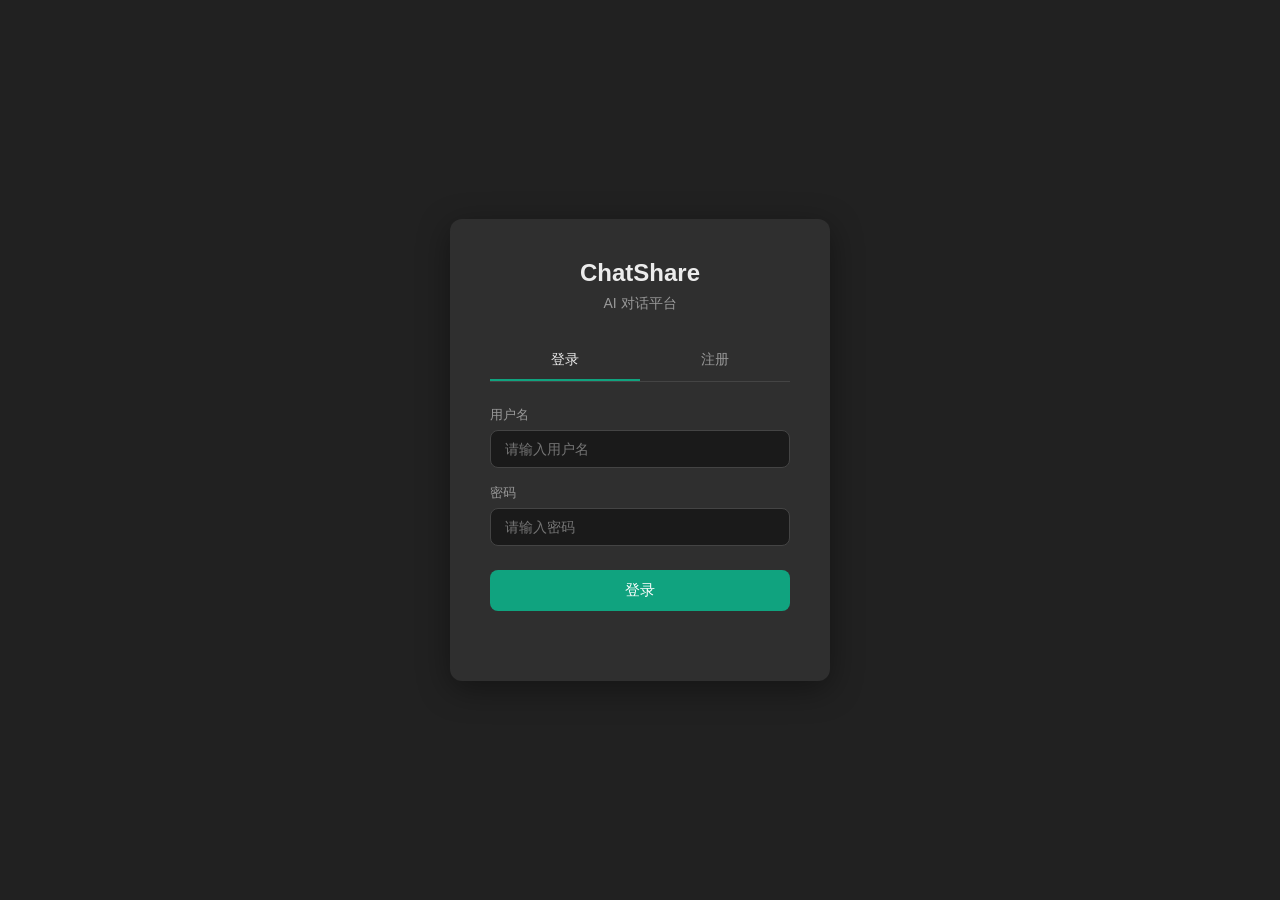
==== static/login.html @ b414f720 "feat: implement chatshare proxy upload pipeline and conversation fixes" ====
<!DOCTYPE html>
<html lang="zh-CN">
<head>
<meta charset="UTF-8">
<meta name="viewport" content="width=device-width, initial-scale=1.0">
<title>ChatShare - 登录</title>
<style>
* { box-sizing: border-box; margin: 0; padding: 0; }
body {
  background: #212121; color: #ececec;
  font-family: -apple-system, BlinkMacSystemFont, "Segoe UI", sans-serif;
  display: flex; align-items: center; justify-content: center; min-height: 100vh;
}
.card {
  background: #2f2f2f; border-radius: 12px; padding: 40px;
  width: 100%; max-width: 380px; box-shadow: 0 8px 32px rgba(0,0,0,0.4);
}
h1 { font-size: 24px; font-weight: 600; margin-bottom: 8px; text-align: center; }
.subtitle { color: #999; font-size: 14px; text-align: center; margin-bottom: 28px; }
.tabs { display: flex; border-bottom: 1px solid #444; margin-bottom: 24px; }
.tab {
  flex: 1; padding: 10px; text-align: center; cursor: pointer;
  color: #999; font-size: 14px; border-bottom: 2px solid transparent; transition: all .2s;
}
.tab.active { color: #ececec; border-bottom-color: #10a37f; }
.form-group { margin-bottom: 16px; }
label { display: block; font-size: 13px; color: #999; margin-bottom: 6px; }
input {
  width: 100%; padding: 10px 14px;
  background: #1a1a1a; border: 1px solid #444; border-radius: 8px;
  color: #ececec; font-size: 14px; outline: none; transition: border-color .2s;
}
input:focus { border-color: #10a37f; }
.btn {
  width: 100%; padding: 11px; background: #10a37f; border: none; border-radius: 8px;
  color: #fff; font-size: 15px; font-weight: 500; cursor: pointer; margin-top: 8px; transition: background .2s;
}
.btn:hover { background: #0d8f6e; }
.btn:disabled { background: #444; cursor: not-allowed; }
.error { color: #f87171; font-size: 13px; margin-top: 10px; text-align: center; min-height: 20px; }
</style>
</head>
<body>
<div class="card">
  <h1>ChatShare</h1>
  <p class="subtitle">AI 对话平台</p>
  <div class="tabs">
    <div class="tab active" id="tab-login" onclick="switchTab('login')">登录</div>
    <div class="tab" id="tab-register" onclick="switchTab('register')">注册</div>
  </div>
  <div id="form-login">
    <div class="form-group"><label>用户名</label><input type="text" id="login-username" placeholder="请输入用户名" autocomplete="username"></div>
    <div class="form-group"><label>密码</label><input type="password" id="login-password" placeholder="请输入密码" autocomplete="current-password"></div>
    <button class="btn" id="btn-login" onclick="doLogin()">登录</button>
    <div class="error" id="login-error"></div>
  </div>
  <div id="form-register" style="display:none">
    <div class="form-group"><label>用户名</label><input type="text" id="reg-username" placeholder="3-20个字符" autocomplete="username"></div>
    <div class="form-group"><label>昵称（可选）</label><input type="text" id="reg-nickname" placeholder="显示名称"></div>
    <div class="form-group"><label>密码</label><input type="password" id="reg-password" placeholder="至少6位" autocomplete="new-password"></div>
    <button class="btn" id="btn-register" onclick="doRegister()">注册</button>
    <div class="error" id="reg-error"></div>
  </div>
</div>
<script>
function switchTab(tab) {
  document.getElementById('form-login').style.display = tab==='login'?'':'none';
  document.getElementById('form-register').style.display = tab==='register'?'':'none';
  document.getElementById('tab-login').classList.toggle('active', tab==='login');
  document.getElementById('tab-register').classList.toggle('active', tab==='register');
}
async function doLogin() {
  const username = document.getElementById('login-username').value.trim();
  const password = document.getElementById('login-password').value;
  const errEl = document.getElementById('login-error');
  const btn = document.getElementById('btn-login');
  errEl.textContent = '';
  if (!username || !password) { errEl.textContent = '请填写用户名和密码'; return; }
  btn.disabled = true; btn.textContent = '登录中...';
  try {
    const res = await fetch('/api/auth/login', { method:'POST', headers:{'Content-Type':'application/json'}, body:JSON.stringify({username,password}) });
    const data = await res.json();
    if (!res.ok) { errEl.textContent = data.detail||'登录失败'; return; }
    localStorage.setItem('token', data.token);
    localStorage.setItem('user', JSON.stringify(data.user));
    window.location.href = '/';
  } catch(e) { errEl.textContent = '网络错误，请重试'; }
  finally { btn.disabled=false; btn.textContent='登录'; }
}
async function doRegister() {
  const username = document.getElementById('reg-username').value.trim();
  const nickname = document.getElementById('reg-nickname').value.trim();
  const password = document.getElementById('reg-password').value;
  const errEl = document.getElementById('reg-error');
  const btn = document.getElementById('btn-register');
  errEl.textContent = '';
  if (!username || !password) { errEl.textContent = '请填写用户名和密码'; return; }
  if (password.length < 6) { errEl.textContent = '密码至少6位'; return; }
  btn.disabled = true; btn.textContent = '注册中...';
  try {
    const res = await fetch('/api/auth/register', { method:'POST', headers:{'Content-Type':'application/json'}, body:JSON.stringify({username,password,nickname:nickname||undefined}) });
    const data = await res.json();
    if (!res.ok) { errEl.textContent = data.detail||'注册失败'; return; }
    localStorage.setItem('token', data.token);
    localStorage.setItem('user', JSON.stringify(data.user));
    window.location.href = '/';
  } catch(e) { errEl.textContent = '网络错误，请重试'; }
  finally { btn.disabled=false; btn.textContent='注册'; }
}
document.addEventListener('keydown', e => {
  if (e.key==='Enter') {
    if (document.getElementById('form-login').style.display!=='none') doLogin(); else doRegister();
  }
});
if (localStorage.getItem('token')) window.location.href = '/';
</script>
</body>
</html>
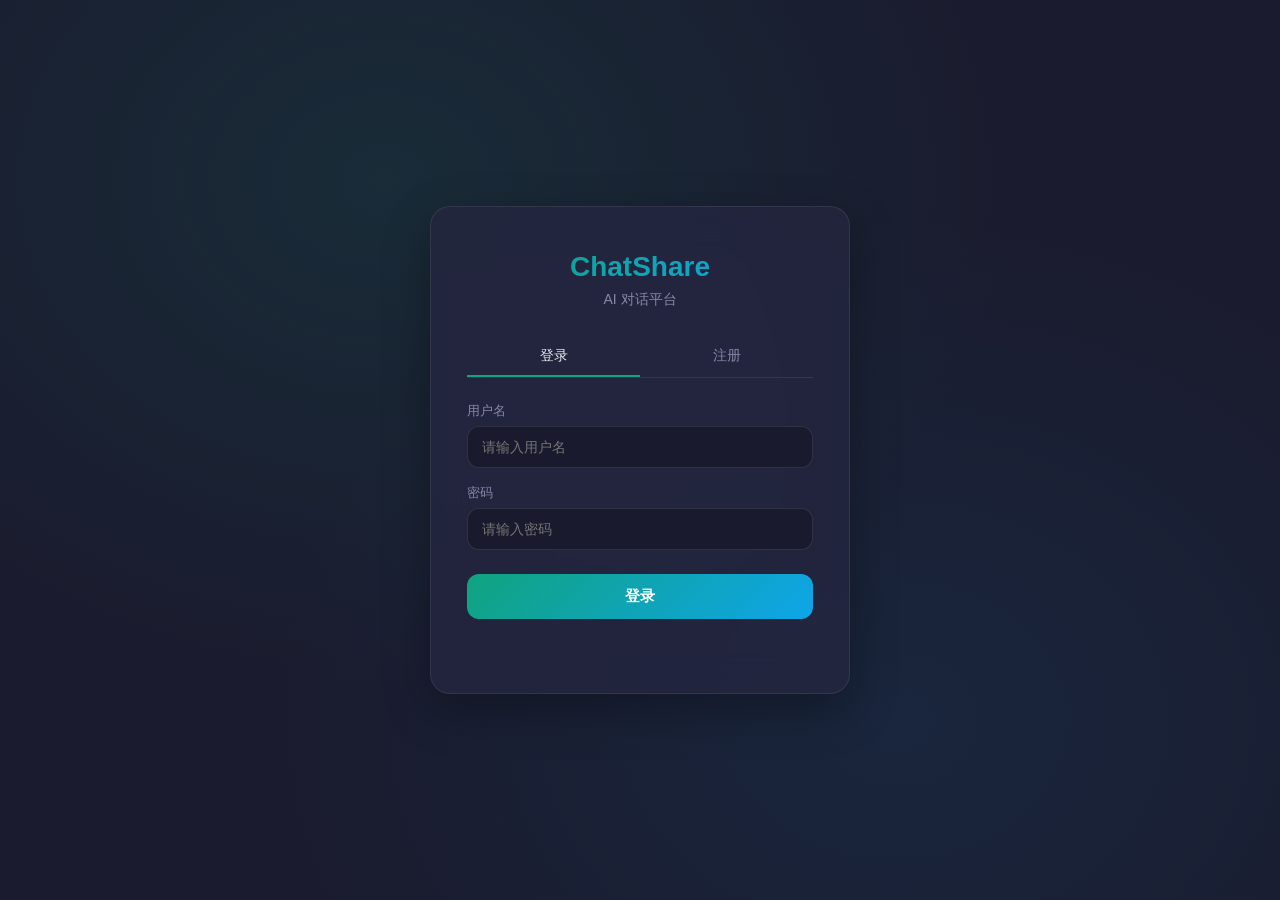
==== commit 0d2ee5ed: "feat: apply UI redesign and align upload flow with official JSON registration" ====
--- a/static/login.html
+++ b/static/login.html
@@ -5,42 +5,30 @@
 <meta name="viewport" content="width=device-width, initial-scale=1.0">
 <title>ChatShare - 登录</title>
 <style>
-* { box-sizing: border-box; margin: 0; padding: 0; }
-body {
-  background: #212121; color: #ececec;
-  font-family: -apple-system, BlinkMacSystemFont, "Segoe UI", sans-serif;
-  display: flex; align-items: center; justify-content: center; min-height: 100vh;
+*{box-sizing:border-box;margin:0;padding:0}
+body.login-page{
+  min-height:100vh;display:flex;align-items:center;justify-content:center;
+  font-family: "Segoe UI", "PingFang SC", sans-serif;color:#e8e8f0;
+  background:#1a1b2e;
+  background-image:radial-gradient(ellipse at 30% 20%, rgba(16,163,127,.12) 0%, transparent 50%),radial-gradient(ellipse at 70% 80%, rgba(14,165,233,.08) 0%, transparent 50%);
 }
-.card {
-  background: #2f2f2f; border-radius: 12px; padding: 40px;
-  width: 100%; max-width: 380px; box-shadow: 0 8px 32px rgba(0,0,0,0.4);
-}
-h1 { font-size: 24px; font-weight: 600; margin-bottom: 8px; text-align: center; }
-.subtitle { color: #999; font-size: 14px; text-align: center; margin-bottom: 28px; }
-.tabs { display: flex; border-bottom: 1px solid #444; margin-bottom: 24px; }
-.tab {
-  flex: 1; padding: 10px; text-align: center; cursor: pointer;
-  color: #999; font-size: 14px; border-bottom: 2px solid transparent; transition: all .2s;
-}
-.tab.active { color: #ececec; border-bottom-color: #10a37f; }
-.form-group { margin-bottom: 16px; }
-label { display: block; font-size: 13px; color: #999; margin-bottom: 6px; }
-input {
-  width: 100%; padding: 10px 14px;
-  background: #1a1a1a; border: 1px solid #444; border-radius: 8px;
-  color: #ececec; font-size: 14px; outline: none; transition: border-color .2s;
-}
-input:focus { border-color: #10a37f; }
-.btn {
-  width: 100%; padding: 11px; background: #10a37f; border: none; border-radius: 8px;
-  color: #fff; font-size: 15px; font-weight: 500; cursor: pointer; margin-top: 8px; transition: background .2s;
-}
-.btn:hover { background: #0d8f6e; }
-.btn:disabled { background: #444; cursor: not-allowed; }
-.error { color: #f87171; font-size: 13px; margin-top: 10px; text-align: center; min-height: 20px; }
+.card{background:rgba(37,38,64,.8);backdrop-filter:blur(20px);border:1px solid rgba(255,255,255,.08);border-radius:20px;padding:44px 36px;width:100%;max-width:420px;box-shadow:0 16px 48px rgba(0,0,0,.3)}
+h1{font-size:28px;font-weight:700;margin-bottom:8px;text-align:center;background:linear-gradient(135deg,#10a37f,#0ea5e9);-webkit-background-clip:text;-webkit-text-fill-color:transparent}
+.subtitle{color:#8888a8;font-size:14px;text-align:center;margin-bottom:28px}
+.tabs{display:flex;border-bottom:1px solid rgba(255,255,255,.08);margin-bottom:24px}
+.tab{flex:1;padding:10px;text-align:center;cursor:pointer;color:#8888a8;font-size:14px;border-bottom:2px solid transparent;transition:all .2s}
+.tab.active{color:#e8e8f0;border-bottom-color:#10a37f}
+.form-group{margin-bottom:16px}
+label{display:block;font-size:13px;color:#8888a8;margin-bottom:6px}
+input{width:100%;padding:12px 14px;background:rgba(20,21,36,.6);border:1px solid rgba(255,255,255,.1);border-radius:12px;color:#e8e8f0;font-size:14px;outline:none;transition:border-color .3s,box-shadow .3s}
+input:focus{border-color:#10a37f;box-shadow:0 0 0 3px rgba(16,163,127,.15)}
+.btn{width:100%;padding:13px;background:linear-gradient(135deg,#10a37f,#0ea5e9);border:none;border-radius:12px;color:#fff;font-size:15px;font-weight:600;cursor:pointer;margin-top:8px;transition:transform .15s,box-shadow .15s}
+.btn:hover{transform:translateY(-1px);box-shadow:0 6px 20px rgba(16,163,127,.3)}
+.btn:disabled{opacity:.55;cursor:not-allowed;transform:none;box-shadow:none}
+.error{color:#f87171;font-size:13px;margin-top:10px;text-align:center;min-height:20px}
 </style>
 </head>
-<body>
+<body class="login-page">
 <div class="card">
   <h1>ChatShare</h1>
   <p class="subtitle">AI 对话平台</p>
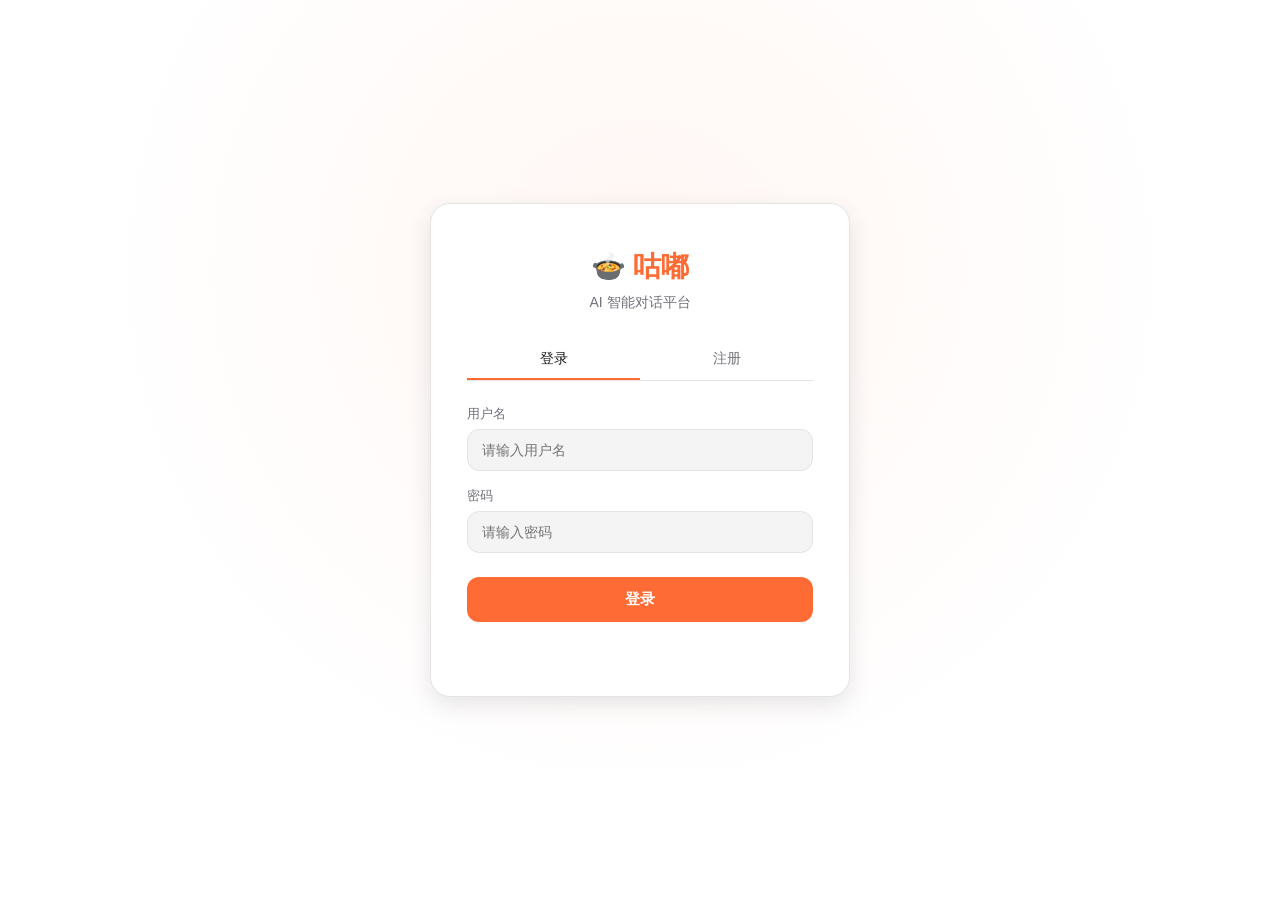
==== commit 6091ffc6: "feat: complete ui redesign v2.0 with light/dark theme toggle and hotpot branding" ====
--- a/static/login.html
+++ b/static/login.html
@@ -3,35 +3,30 @@
 <head>
 <meta charset="UTF-8">
 <meta name="viewport" content="width=device-width, initial-scale=1.0">
-<title>ChatShare - 登录</title>
+<title>咕嘟 - 登录</title>
 <style>
 *{box-sizing:border-box;margin:0;padding:0}
-body.login-page{
-  min-height:100vh;display:flex;align-items:center;justify-content:center;
-  font-family: "Segoe UI", "PingFang SC", sans-serif;color:#e8e8f0;
-  background:#1a1b2e;
-  background-image:radial-gradient(ellipse at 30% 20%, rgba(16,163,127,.12) 0%, transparent 50%),radial-gradient(ellipse at 70% 80%, rgba(14,165,233,.08) 0%, transparent 50%);
-}
-.card{background:rgba(37,38,64,.8);backdrop-filter:blur(20px);border:1px solid rgba(255,255,255,.08);border-radius:20px;padding:44px 36px;width:100%;max-width:420px;box-shadow:0 16px 48px rgba(0,0,0,.3)}
-h1{font-size:28px;font-weight:700;margin-bottom:8px;text-align:center;background:linear-gradient(135deg,#10a37f,#0ea5e9);-webkit-background-clip:text;-webkit-text-fill-color:transparent}
-.subtitle{color:#8888a8;font-size:14px;text-align:center;margin-bottom:28px}
-.tabs{display:flex;border-bottom:1px solid rgba(255,255,255,.08);margin-bottom:24px}
-.tab{flex:1;padding:10px;text-align:center;cursor:pointer;color:#8888a8;font-size:14px;border-bottom:2px solid transparent;transition:all .2s}
-.tab.active{color:#e8e8f0;border-bottom-color:#10a37f}
+body.login-page{background:#fff;background-image:radial-gradient(ellipse at 50% 30%, rgba(255,107,53,.06) 0%, transparent 60%);font-family:"Segoe UI","PingFang SC",sans-serif;display:flex;align-items:center;justify-content:center;min-height:100vh;color:#18181b}
+.card{background:#fff;border:1px solid #e4e4e7;border-radius:20px;padding:44px 36px;width:100%;max-width:420px;box-shadow:0 8px 24px rgba(0,0,0,.1)}
+h1{font-size:28px;font-weight:700;margin-bottom:8px;text-align:center;color:#ff6b35}
+.subtitle{color:#71717a;font-size:14px;text-align:center;margin-bottom:28px}
+.tabs{display:flex;border-bottom:1px solid #e4e4e7;margin-bottom:24px}
+.tab{flex:1;padding:10px;text-align:center;cursor:pointer;color:#71717a;font-size:14px;border-bottom:2px solid transparent;transition:all .2s}
+.tab.active{color:#18181b;border-bottom-color:#ff6b35}
 .form-group{margin-bottom:16px}
-label{display:block;font-size:13px;color:#8888a8;margin-bottom:6px}
-input{width:100%;padding:12px 14px;background:rgba(20,21,36,.6);border:1px solid rgba(255,255,255,.1);border-radius:12px;color:#e8e8f0;font-size:14px;outline:none;transition:border-color .3s,box-shadow .3s}
-input:focus{border-color:#10a37f;box-shadow:0 0 0 3px rgba(16,163,127,.15)}
-.btn{width:100%;padding:13px;background:linear-gradient(135deg,#10a37f,#0ea5e9);border:none;border-radius:12px;color:#fff;font-size:15px;font-weight:600;cursor:pointer;margin-top:8px;transition:transform .15s,box-shadow .15s}
-.btn:hover{transform:translateY(-1px);box-shadow:0 6px 20px rgba(16,163,127,.3)}
-.btn:disabled{opacity:.55;cursor:not-allowed;transform:none;box-shadow:none}
-.error{color:#f87171;font-size:13px;margin-top:10px;text-align:center;min-height:20px}
+label{display:block;font-size:13px;color:#71717a;margin-bottom:6px}
+input{width:100%;padding:12px 14px;background:#f4f4f5;border:1px solid #e4e4e7;border-radius:12px;color:#18181b;font-size:14px;outline:none;transition:border-color .2s,box-shadow .2s}
+input:focus{border-color:#ff6b35;box-shadow:0 0 0 3px rgba(255,107,53,.1)}
+.btn{width:100%;padding:13px;background:#ff6b35;border:none;border-radius:12px;color:#fff;font-size:15px;font-weight:600;cursor:pointer;margin-top:8px;transition:all .2s}
+.btn:hover{background:#e85d2c;transform:translateY(-1px);box-shadow:0 4px 16px rgba(255,107,53,.25)}
+.btn:disabled{background:#a1a1aa;cursor:not-allowed;transform:none;box-shadow:none}
+.error{color:#ef4444;font-size:13px;margin-top:10px;text-align:center;min-height:20px}
 </style>
 </head>
 <body class="login-page">
 <div class="card">
-  <h1>ChatShare</h1>
-  <p class="subtitle">AI 对话平台</p>
+  <h1>🍲 咕嘟</h1>
+  <p class="subtitle">AI 智能对话平台</p>
   <div class="tabs">
     <div class="tab active" id="tab-login" onclick="switchTab('login')">登录</div>
     <div class="tab" id="tab-register" onclick="switchTab('register')">注册</div>
